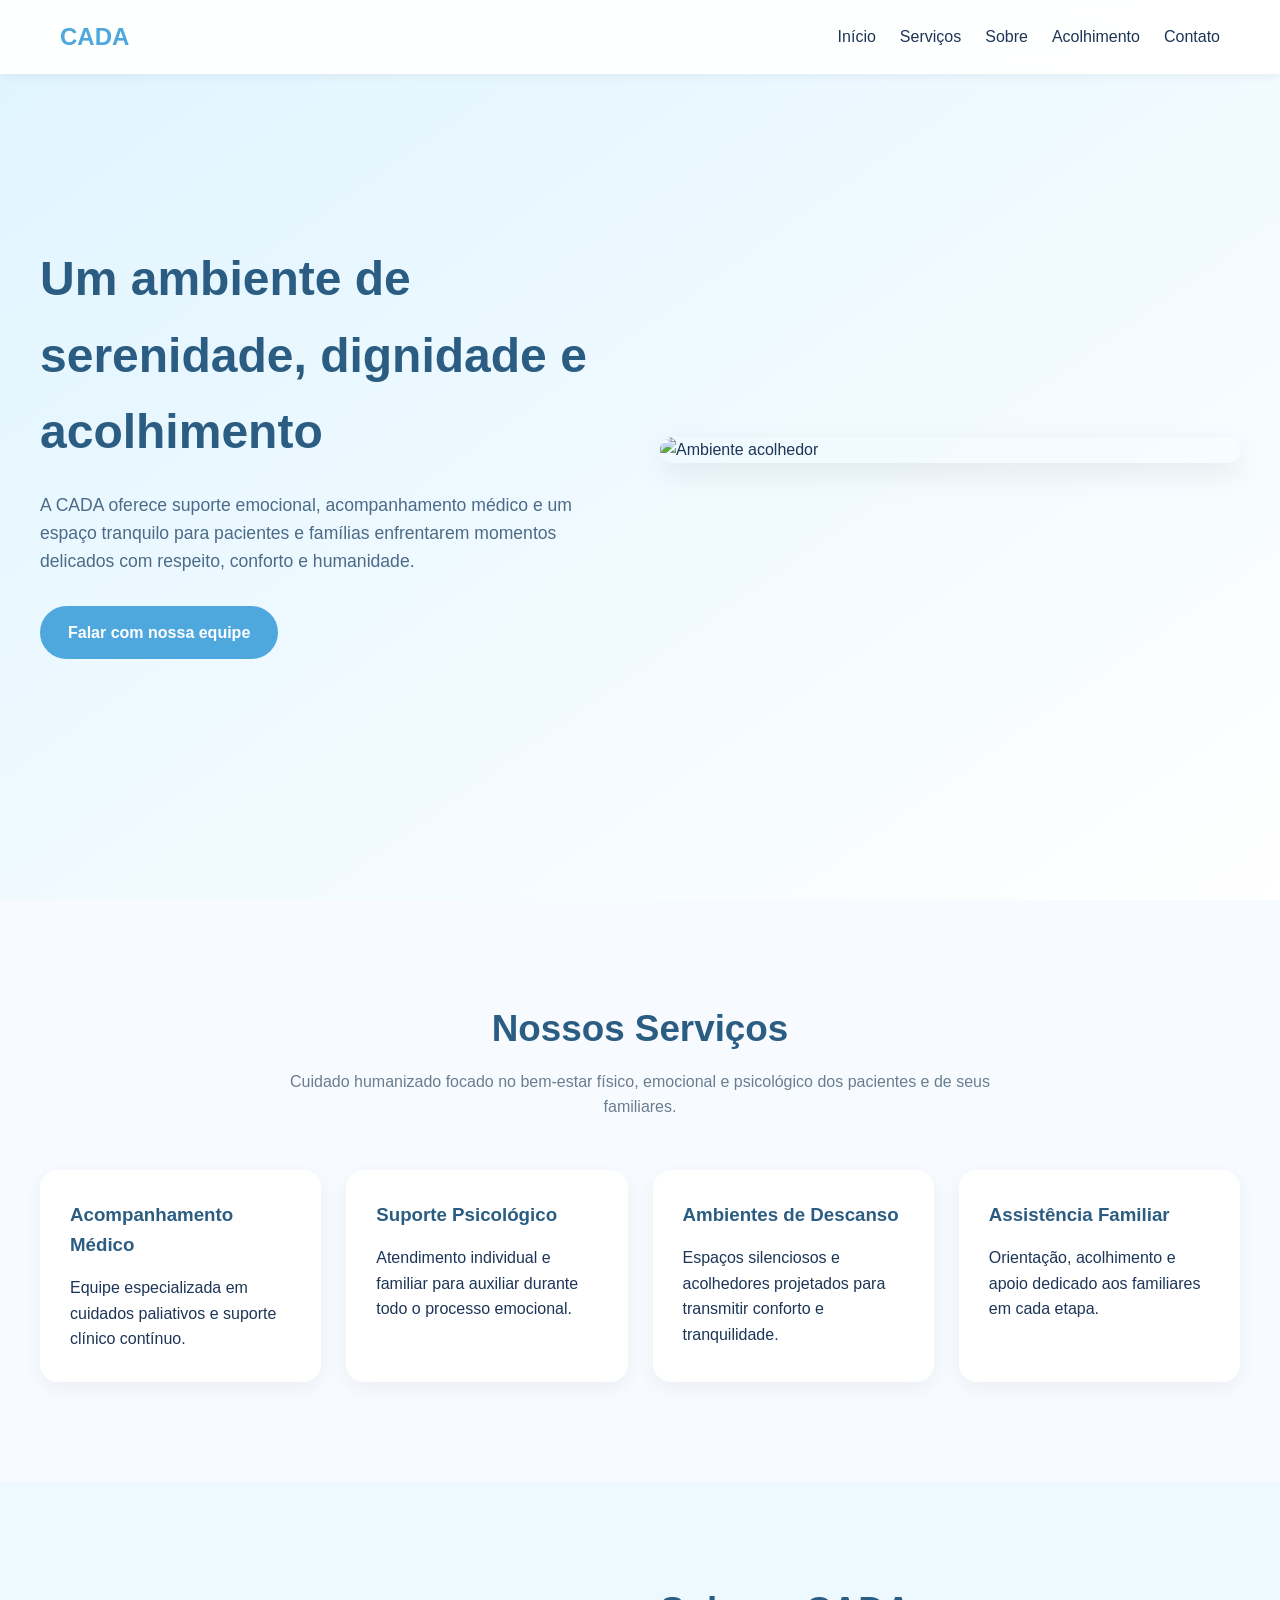
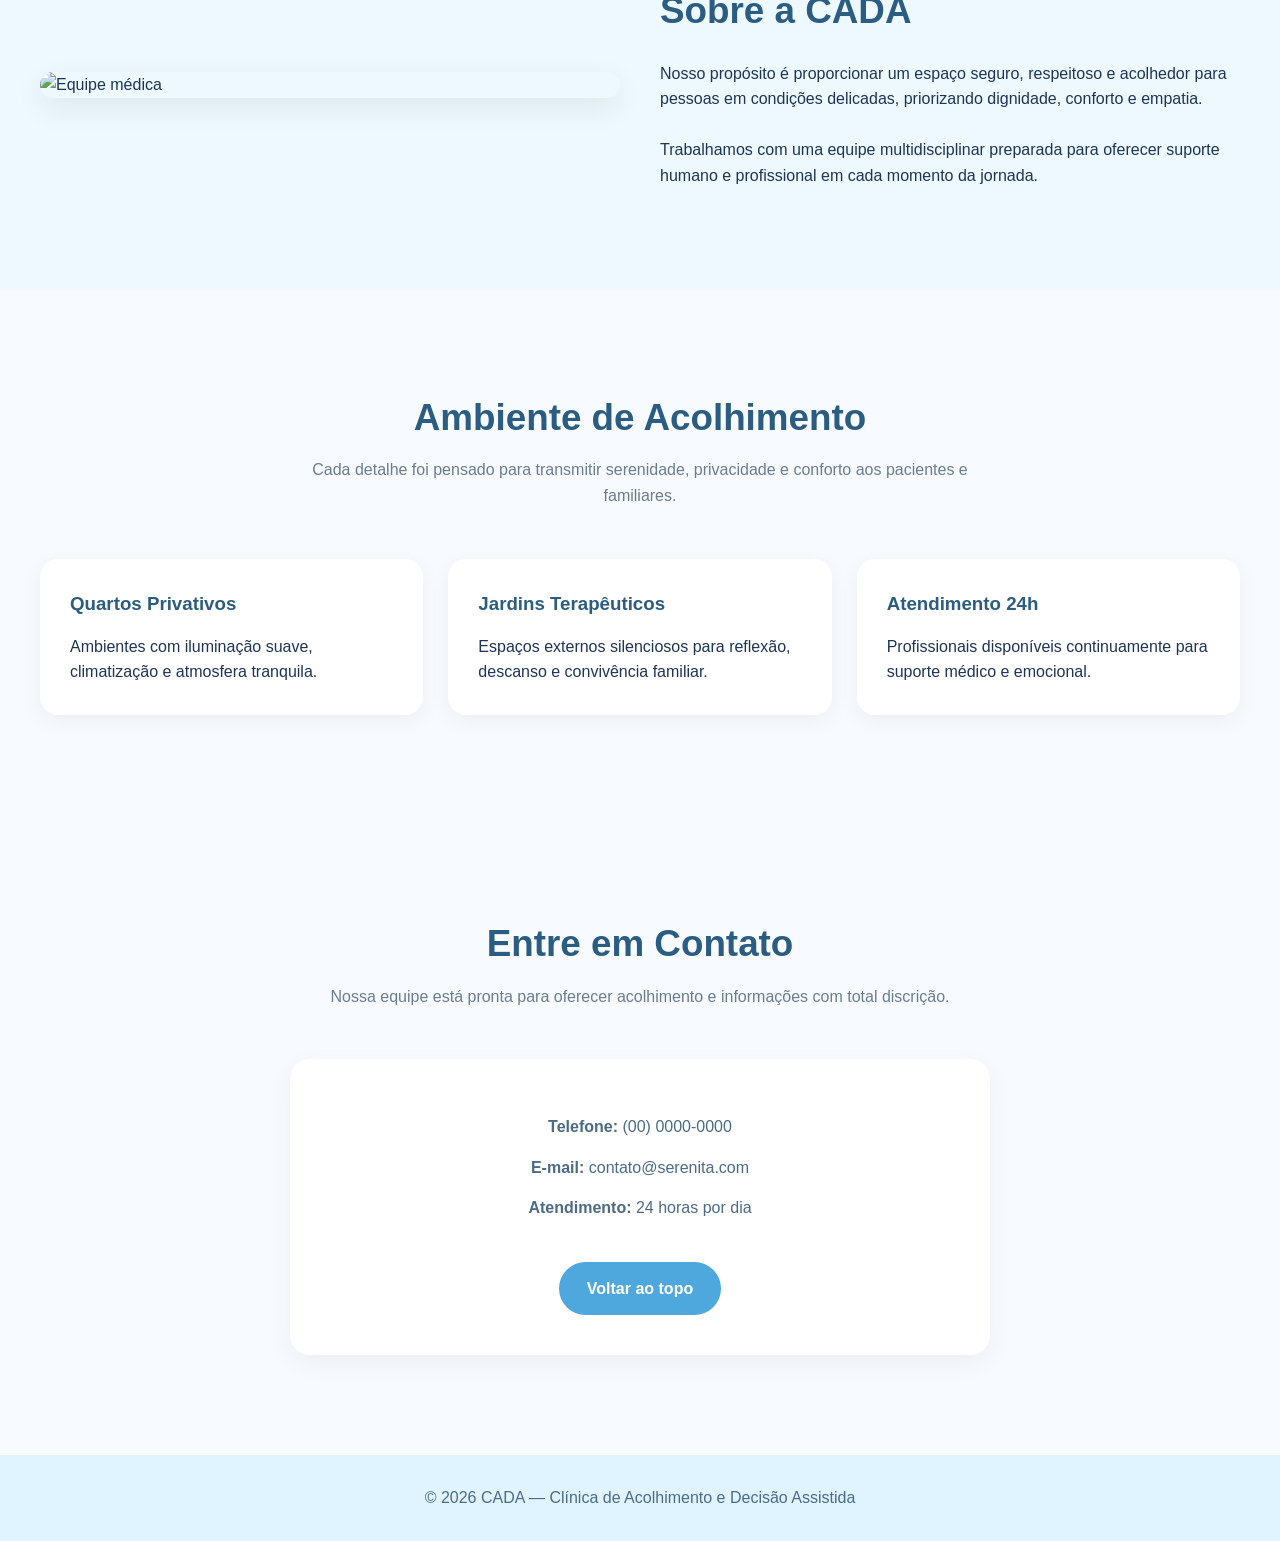
==== index.html @ d4a6bddd "Add files via upload" ====
<!DOCTYPE html>
<html lang="pt-BR">
<head>
  <meta charset="UTF-8" />
  <meta name="viewport" content="width=device-width, initial-scale=1.0" />

  <title>CADA | Clínica de Acolhimento e Decisão Assistida</title>

  <link rel="stylesheet" href="style.css" />
  
  <link rel="icon" href="data:image/svg+xml,<svg xmlns=%22http://www.w3.org/2000/svg%22 viewBox=%220 0 100 100%22><text y=%22.9em%22 font-size=%2290%22>🕊️</text></svg>">
</head>

<body>

  <header>
    <nav>

      <div class="logo">CADA</div>

      <div class="menu" id="menu">
        <a href="#inicio">Início</a>
        <a href="#servicos">Serviços</a>
        <a href="#sobre">Sobre</a>
        <a href="#acolhimento">Acolhimento</a>
        <a href="#contato">Contato</a>
      </div>

      <div class="menu-toggle" id="menu-toggle">☰</div>

    </nav>
  </header>

  <section class="hero" id="inicio">

    <div class="container hero-content">

      <div class="hero-text">

        <h1>
          Um ambiente de serenidade, dignidade e acolhimento
        </h1>

        <p>
          A CADA oferece suporte emocional, acompanhamento médico
          e um espaço tranquilo para pacientes e famílias enfrentarem
          momentos delicados com respeito, conforto e humanidade.
        </p>

        <a href="#contato" class="btn">
          Falar com nossa equipe
        </a>

      </div>

      <div class="hero-image">
        <img
          src="https://images.unsplash.com/photo-1516549655169-df83a0774514?q=80&w=1200&auto=format&fit=crop"
          alt="Ambiente acolhedor"
        />
      </div>

    </div>

  </section>

  <section id="servicos">

    <div class="container">

      <div class="section-title">

        <h2>Nossos Serviços</h2>

        <p>
          Cuidado humanizado focado no bem-estar físico,
          emocional e psicológico dos pacientes e de seus familiares.
        </p>

      </div>

      <div class="cards">

        <div class="card">

          <h3>Acompanhamento Médico</h3>

          <p>
            Equipe especializada em cuidados paliativos
            e suporte clínico contínuo.
          </p>

        </div>

        <div class="card">

          <h3>Suporte Psicológico</h3>

          <p>
            Atendimento individual e familiar para auxiliar
            durante todo o processo emocional.
          </p>

        </div>

        <div class="card">

          <h3>Ambientes de Descanso</h3>

          <p>
            Espaços silenciosos e acolhedores projetados
            para transmitir conforto e tranquilidade.
          </p>

        </div>

        <div class="card">

          <h3>Assistência Familiar</h3>

          <p>
            Orientação, acolhimento e apoio dedicado aos
            familiares em cada etapa.
          </p>

        </div>

      </div>

    </div>

  </section>

  <section class="about" id="sobre">

    <div class="container about-grid">

      <div>
        <img
          src="https://images.unsplash.com/photo-1519824145371-296894a0daa9?q=80&w=1200&auto=format&fit=crop"
          alt="Equipe médica"
        />
      </div>

      <div>

        <div class="section-title section-left">
          <h2>Sobre a CADA</h2>
        </div>

        <p>
          Nosso propósito é proporcionar um espaço seguro,
          respeitoso e acolhedor para pessoas em condições delicadas,
          priorizando dignidade, conforto e empatia.
        </p>

        <br>

        <p>
          Trabalhamos com uma equipe multidisciplinar preparada
          para oferecer suporte humano e profissional em cada momento da jornada.
        </p>

      </div>

    </div>

  </section>

  <section id="acolhimento">

    <div class="container">

      <div class="section-title">

        <h2>Ambiente de Acolhimento</h2>

        <p>
          Cada detalhe foi pensado para transmitir serenidade,
          privacidade e conforto aos pacientes e familiares.
        </p>

      </div>

      <div class="cards">

        <div class="card">

          <h3>Quartos Privativos</h3>

          <p>
            Ambientes com iluminação suave,
            climatização e atmosfera tranquila.
          </p>

        </div>

        <div class="card">

          <h3>Jardins Terapêuticos</h3>

          <p>
            Espaços externos silenciosos para reflexão,
            descanso e convivência familiar.
          </p>

        </div>

        <div class="card">

          <h3>Atendimento 24h</h3>

          <p>
            Profissionais disponíveis continuamente
            para suporte médico e emocional.
          </p>

        </div>

      </div>

    </div>

  </section>

  <section id="contato">

    <div class="container">

      <div class="section-title">

        <h2>Entre em Contato</h2>

        <p>
          Nossa equipe está pronta para oferecer acolhimento
          e informações com total discrição.
        </p>

      </div>

      <div class="contact-box">

        <p><strong>Telefone:</strong> (00) 0000-0000</p>

        <p><strong>E-mail:</strong> contato@serenita.com</p>

        <p><strong>Atendimento:</strong> 24 horas por dia</p>

        <br>

        <a href="#inicio" class="btn">
          Voltar ao topo
        </a>

      </div>

    </div>

  </section>

  <footer>
    <p>
      © 2026 CADA — Clínica de Acolhimento e Decisão Assistida
    </p>
  </footer>

  <script src="script.js"></script>

</body>
</html>
---- style.css ----
* {
  margin: 0;
  padding: 0;
  box-sizing: border-box;
  font-family: Arial, Helvetica, sans-serif;
  scroll-behavior: smooth;
}

html,
body {
  overflow-x: hidden;
  width: 100%;
}

body {
  background: #f7fbff;
  color: #1d3557;
  line-height: 1.6;
}

header {
  position: fixed;
  width: 100%;
  top: 0;
  left: 0;
  background: rgba(255,255,255,0.95);
  backdrop-filter: blur(10px);
  box-shadow: 0 2px 10px rgba(0,0,0,0.05);
  z-index: 1000;
}

nav {
  max-width: 1200px;
  margin: auto;
  display: flex;
  justify-content: space-between;
  align-items: center;
  padding: 18px 20px;
}

.logo {
  font-size: 1.5rem;
  font-weight: bold;
  color: #4ea8de;
}

.menu {
  display: flex;
  gap: 24px;
}

.menu a {
  text-decoration: none;
  color: #1d3557;
  transition: 0.3s;
  font-weight: 500;
}

.menu a:hover {
  color: #4ea8de;
}

.menu-toggle {
  display: none;
  font-size: 1.8rem;
  cursor: pointer;
  user-select: none;
}

section {
  padding: 100px 20px;
}

.container {
  max-width: 1200px;
  margin: auto;
  width: 100%;
}

.hero {
  min-height: 100vh;
  display: flex;
  align-items: center;
  background: linear-gradient(to bottom right, #dff4ff, #ffffff);
}

.hero-content {
  display: grid;
  grid-template-columns: repeat(auto-fit, minmax(300px, 1fr));
  gap: 40px;
  align-items: center;
}

.hero-text h1 {
  font-size: 3rem;
  margin-bottom: 20px;
  color: #2b5d83;
}

.hero-text p {
  font-size: 1.1rem;
  margin-bottom: 30px;
  color: #4b6b88;
}

.btn {
  display: inline-block;
  padding: 14px 28px;
  border-radius: 40px;
  background: #4ea8de;
  color: white;
  text-decoration: none;
  transition: 0.3s;
  font-weight: bold;
}

.btn:hover {
  background: #3d91c4;
  transform: translateY(-2px);
}

.hero-image img,
.about img {
  width: 100%;
  max-width: 100%;
  border-radius: 20px;
  box-shadow: 0 10px 30px rgba(0,0,0,0.08);
  display: block;
}

.section-title {
  text-align: center;
  margin-bottom: 50px;
}

.section-left {
  text-align: left;
  margin-bottom: 20px;
}

.section-title h2 {
  font-size: 2.3rem;
  color: #2b5d83;
  margin-bottom: 10px;
}

.section-title p {
  color: #6a7d90;
  max-width: 700px;
  margin: auto;
}

.cards {
  display: grid;
  grid-template-columns: repeat(auto-fit, minmax(250px, 1fr));
  gap: 25px;
}

.card {
  background: white;
  padding: 30px;
  border-radius: 18px;
  box-shadow: 0 6px 20px rgba(0,0,0,0.05);
  transition: 0.3s;
}

.card:hover {
  transform: translateY(-6px);
}

.card h3 {
  margin-bottom: 15px;
  color: #2b5d83;
}

.about {
  background: #eef8ff;
}

.about-grid {
  display: grid;
  grid-template-columns: repeat(auto-fit, minmax(300px, 1fr));
  gap: 40px;
  align-items: center;
}

.contact-box {
  background: white;
  padding: 40px;
  border-radius: 20px;
  box-shadow: 0 8px 25px rgba(0,0,0,0.05);
  text-align: center;
  max-width: 700px;
  margin: auto;
}

.contact-box p {
  margin: 15px 0;
  color: #4b6b88;
}

footer {
  background: #dff4ff;
  text-align: center;
  padding: 30px 20px;
  color: #4b6b88;
}

@media (max-width: 768px) {

  nav {
    padding: 16px 20px;
  }

  .menu {
    position: absolute;
    top: 72px;
    left: 20px;
    right: 20px;
    width: auto;
    max-width: calc(100vw - 40px);

    background: white;
    flex-direction: column;
    gap: 18px;

    padding: 20px;
    border-radius: 12px;

    box-shadow: 0 10px 30px rgba(0,0,0,0.1);

    display: none;

    overflow-x: hidden;
    word-break: break-word;
  }

  .menu.active {
    display: flex;
  }

  .menu-toggle {
    display: block;
  }

  .hero-text h1 {
    font-size: 2.3rem;
  }

  .hero-content,
  .about-grid {
    grid-template-columns: 1fr;
  }

  .cards {
    grid-template-columns: 1fr;
  }

  section {
    padding: 90px 20px;
  }
}
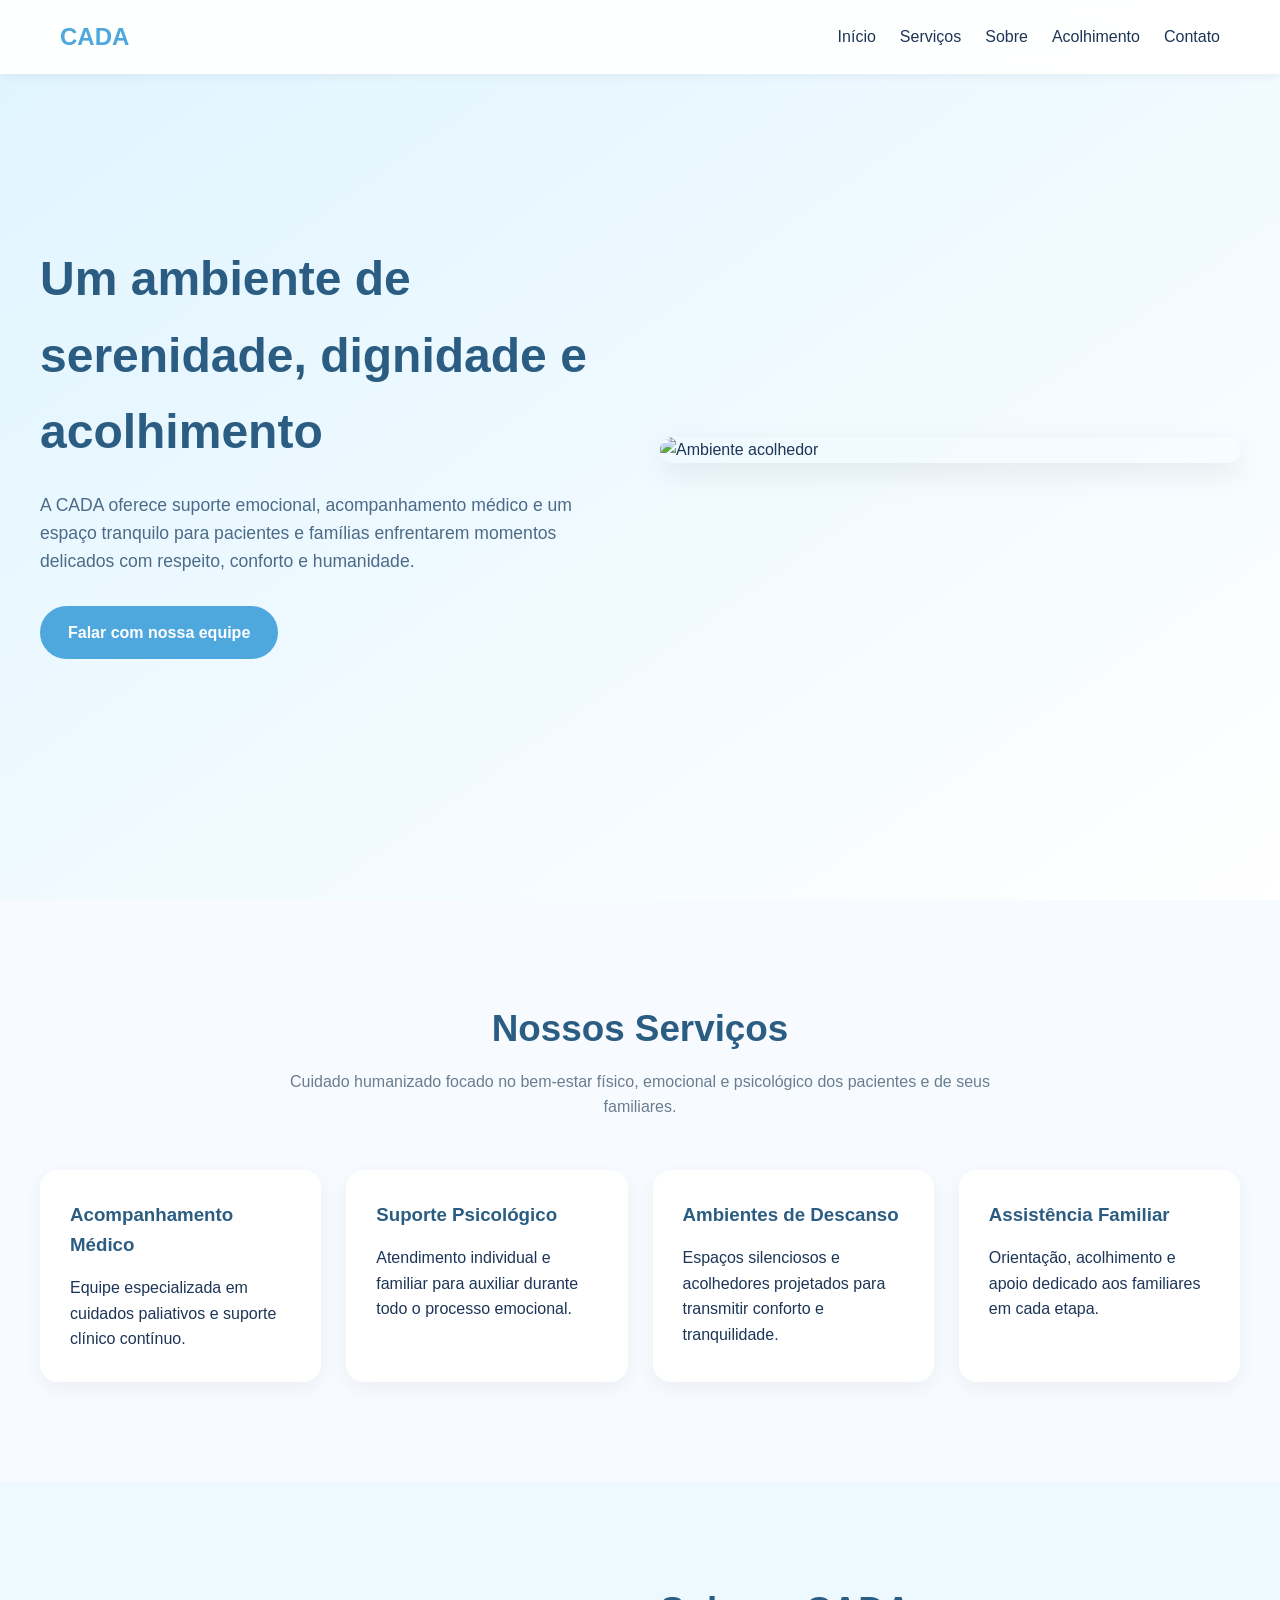
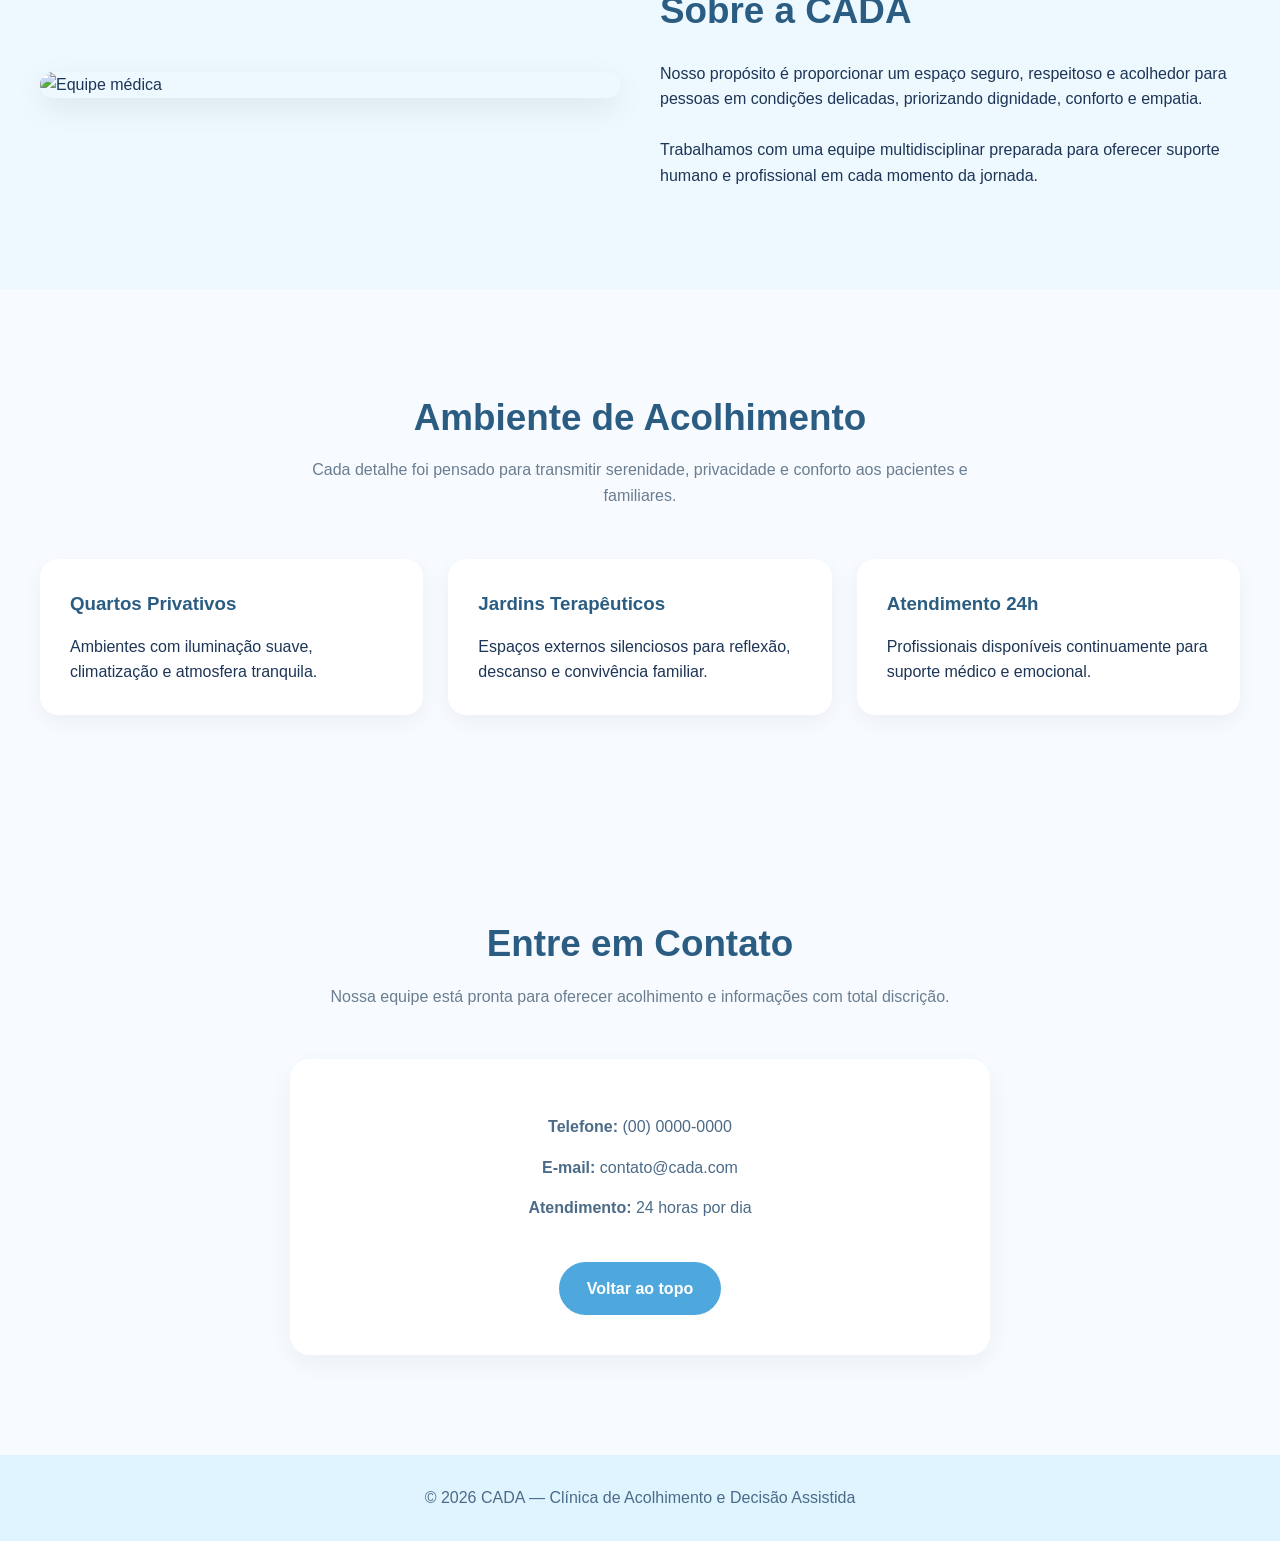
==== commit 53b864d9: "Update index.html" ====
--- a/index.html
+++ b/index.html
@@ -242,7 +242,7 @@
 
         <p><strong>Telefone:</strong> (00) 0000-0000</p>
 
-        <p><strong>E-mail:</strong> contato@serenita.com</p>
+        <p><strong>E-mail:</strong> contato@cada.com</p>
 
         <p><strong>Atendimento:</strong> 24 horas por dia</p>
 
@@ -267,4 +267,4 @@
   <script src="script.js"></script>
 
 </body>
-</html>+</html>
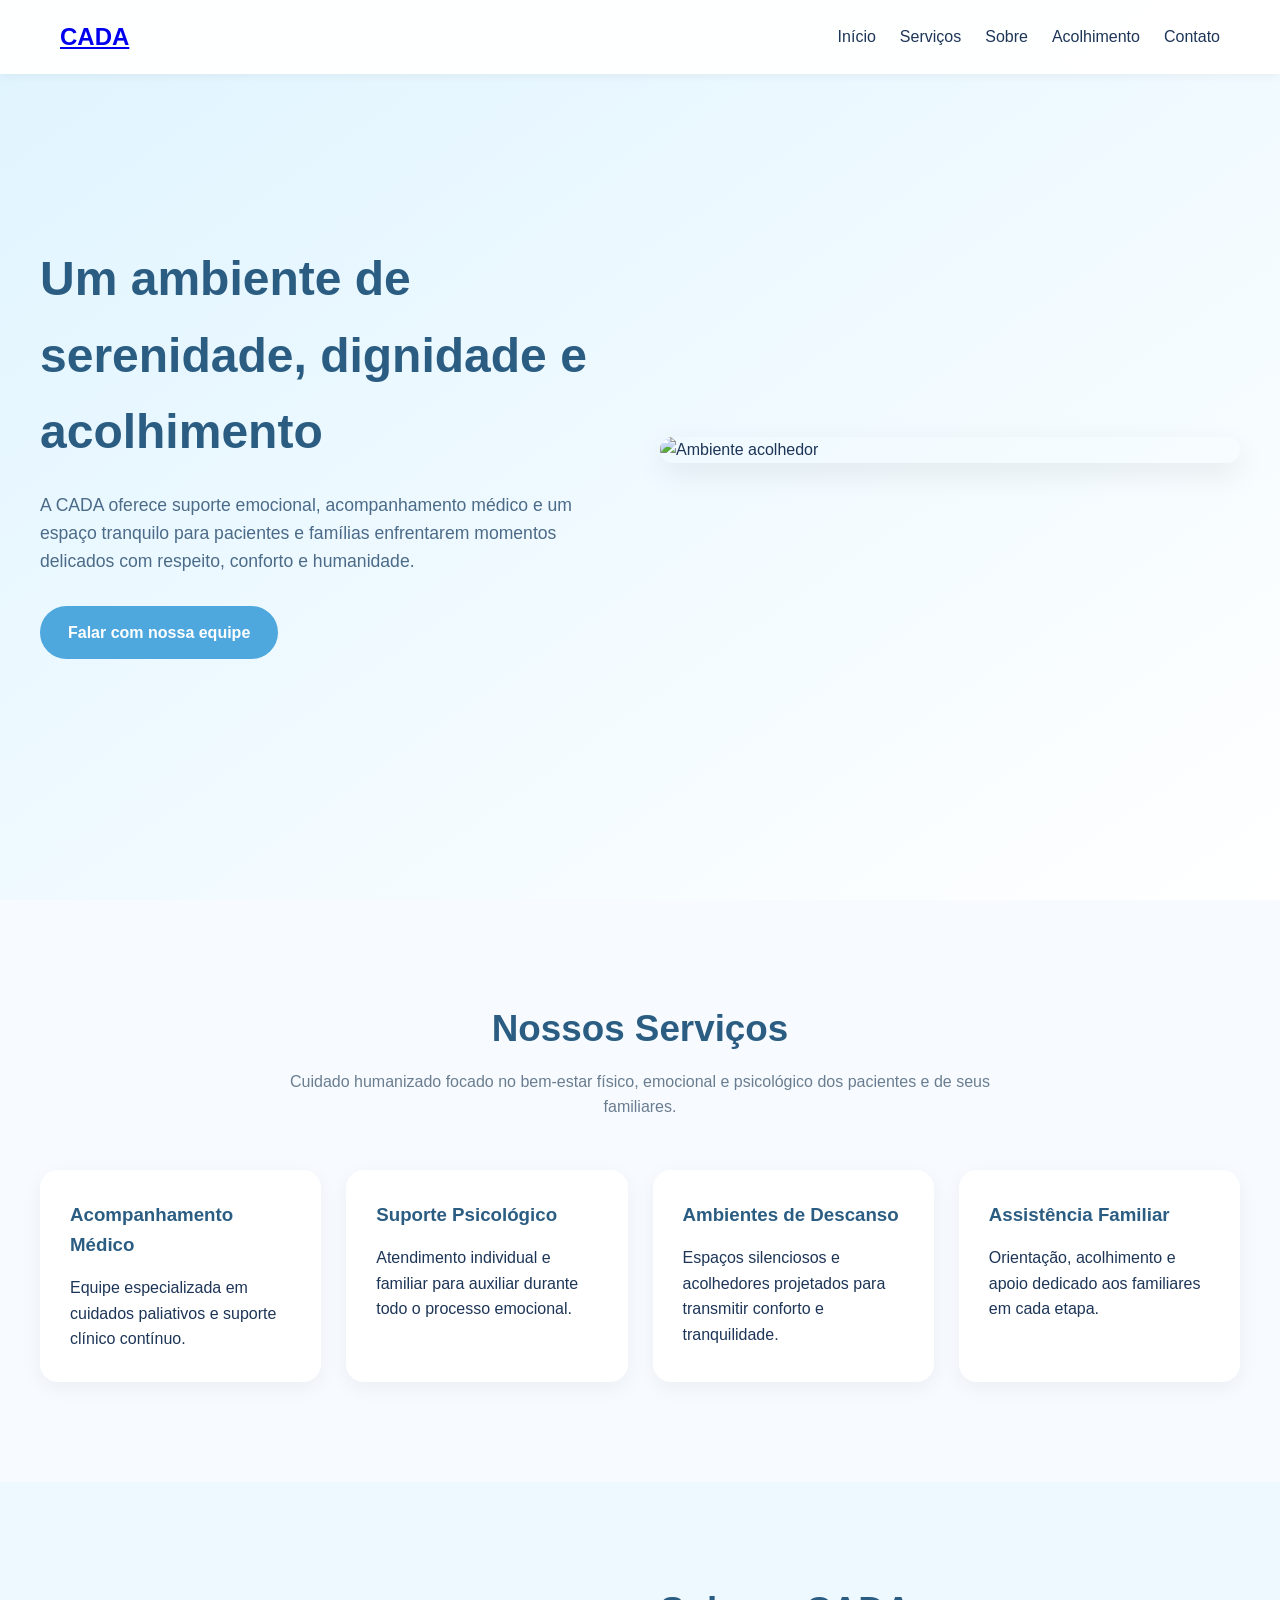
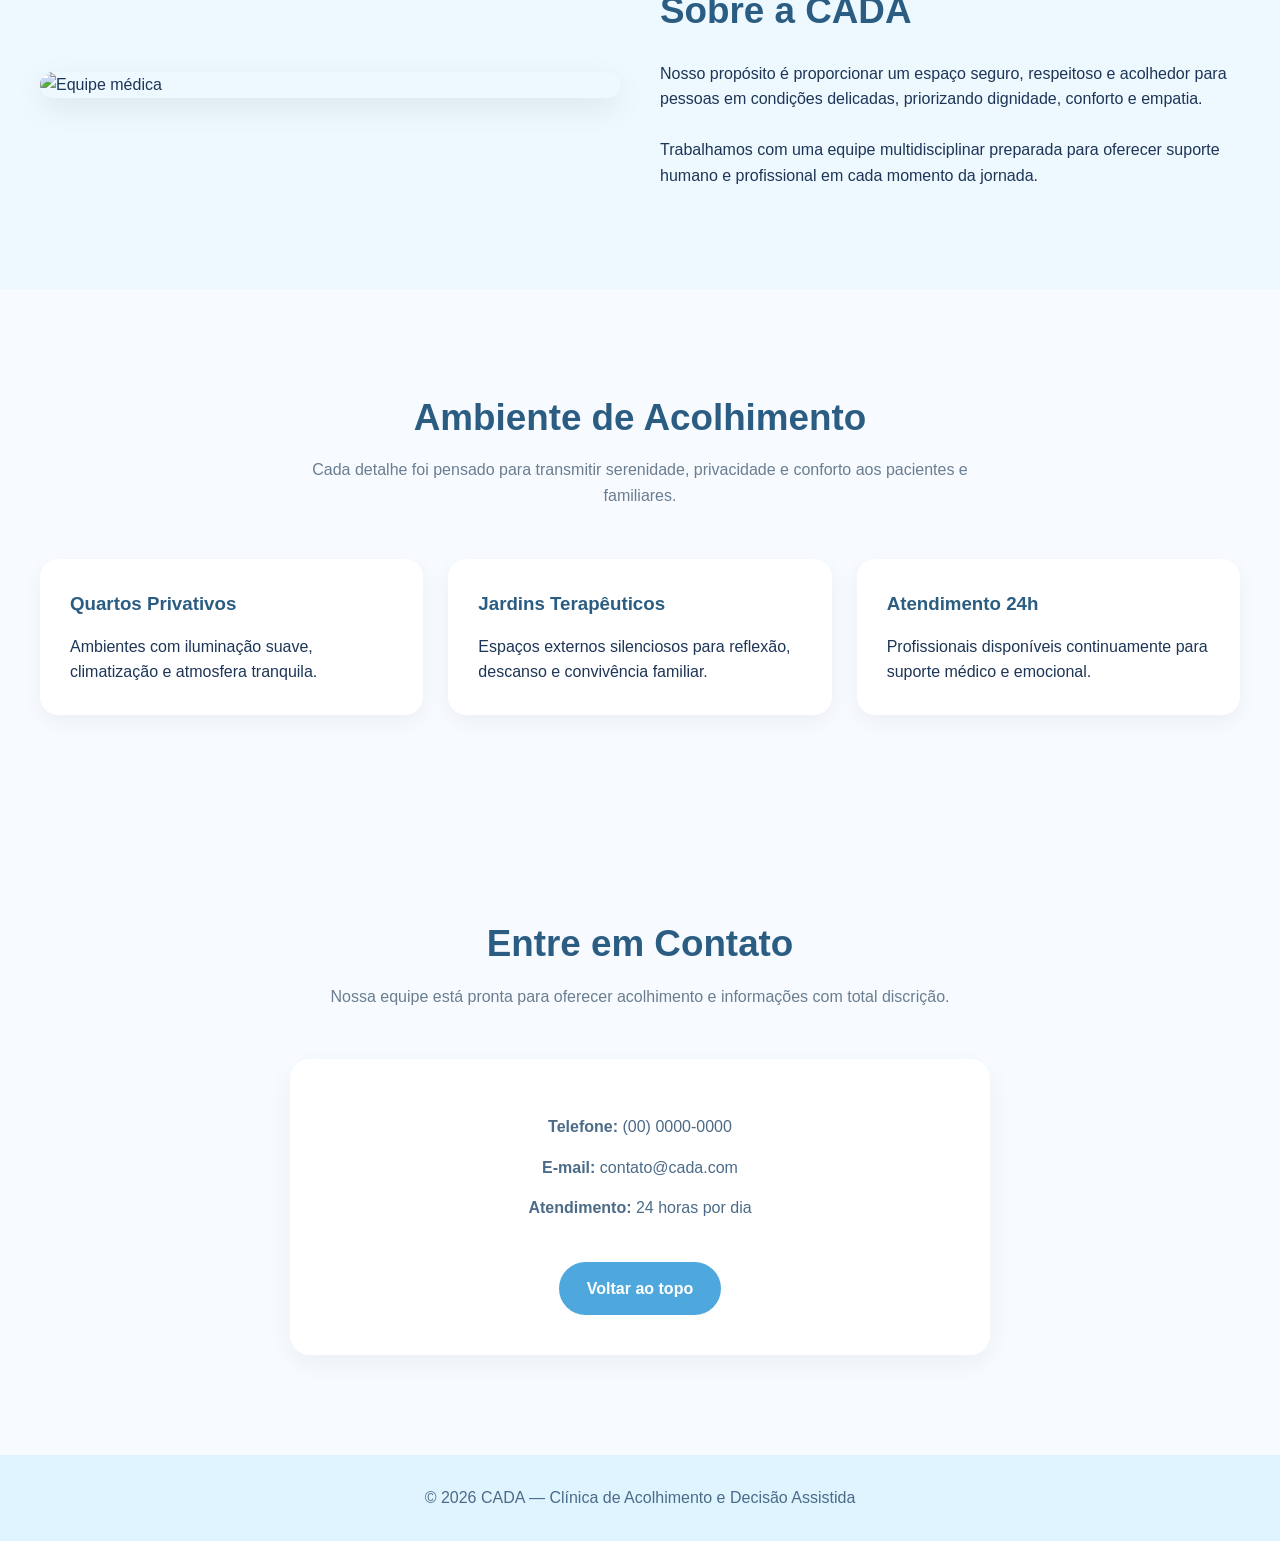
==== commit 53aa4a04: "Update index.html" ====
--- a/index.html
+++ b/index.html
@@ -16,7 +16,7 @@
   <header>
     <nav>
 
-      <div class="logo">CADA</div>
+      <div class="logo"><a href="#inicio">CADA</a></div>
 
       <div class="menu" id="menu">
         <a href="#inicio">Início</a>
